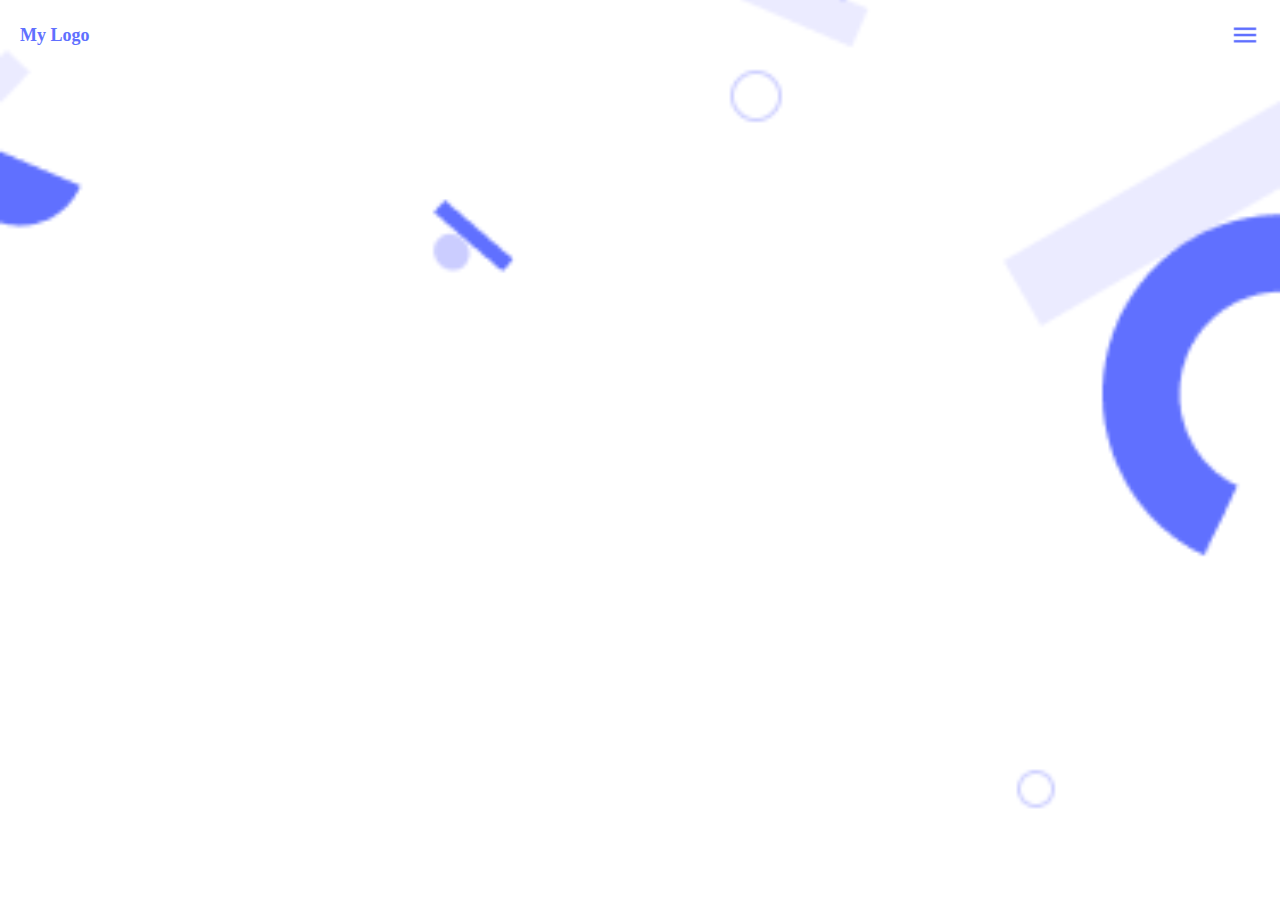
==== index.html @ ab0905d0 "header done" ====
<!DOCTYPE html>
<html lang="en">
<head>
    <meta charset="UTF-8">
    <meta name="viewport" content="width=device-width, initial-scale=1.0">
    <title>My Portfolio</title>
    <link rel="stylesheet" href="portfolio.css">
</head>
<body>
    <div class="background-container">
        <div class="header">
            <div>
                <h2 class="logo">My Logo</h2>
            </div>
            <div class="menu-bar"></div>
        </div>
    <div class="headline">
        
    </div>
    </div>
</body>
</html>
---- portfolio.css ----
/* Resetting default margin and padding */
body, html {
  margin: 0;
  padding: 0;
  background-color: white; /* Set background color to white */
}

/* Styling the background */
.background-container {
  background-image: url('shapes.png');
  background-size: cover; /* Cover the entire container */
  background-position: center top 50px; /* Center the image and move it 50px downward */
  height: calc(100vh - 50px); /* Set the height to viewport height minus 50px */
  overflow: hidden; /* Hide overflow to prevent scrolling */
}

/* Styling the header */
.header {
  display: flex; /* Make the header a flex container */
  justify-content: space-between; /* Align items with space between */
  align-items: center; /* Align items vertically */
  padding: 20px; /* Adjust padding as needed */
}

.logo {
  margin: 0; /* Reset margin for the logo */
  color: #6070FF; /* Text color */
  font-family: Poppins;
  font-size: 18px;
  font-weight: 700;
  line-height: 20px;
  letter-spacing: 0em;
  text-align: center;
}

.menu-bar {
  width: 30px; /* Set the width of the menu bar */
  height: 30px; /* Set the height of the menu bar */
  background-image: url('Menu.png'); /* Set the background image */
  background-size: cover; /* Cover the entire menu bar */
  cursor: pointer; /* Add cursor pointer */
}
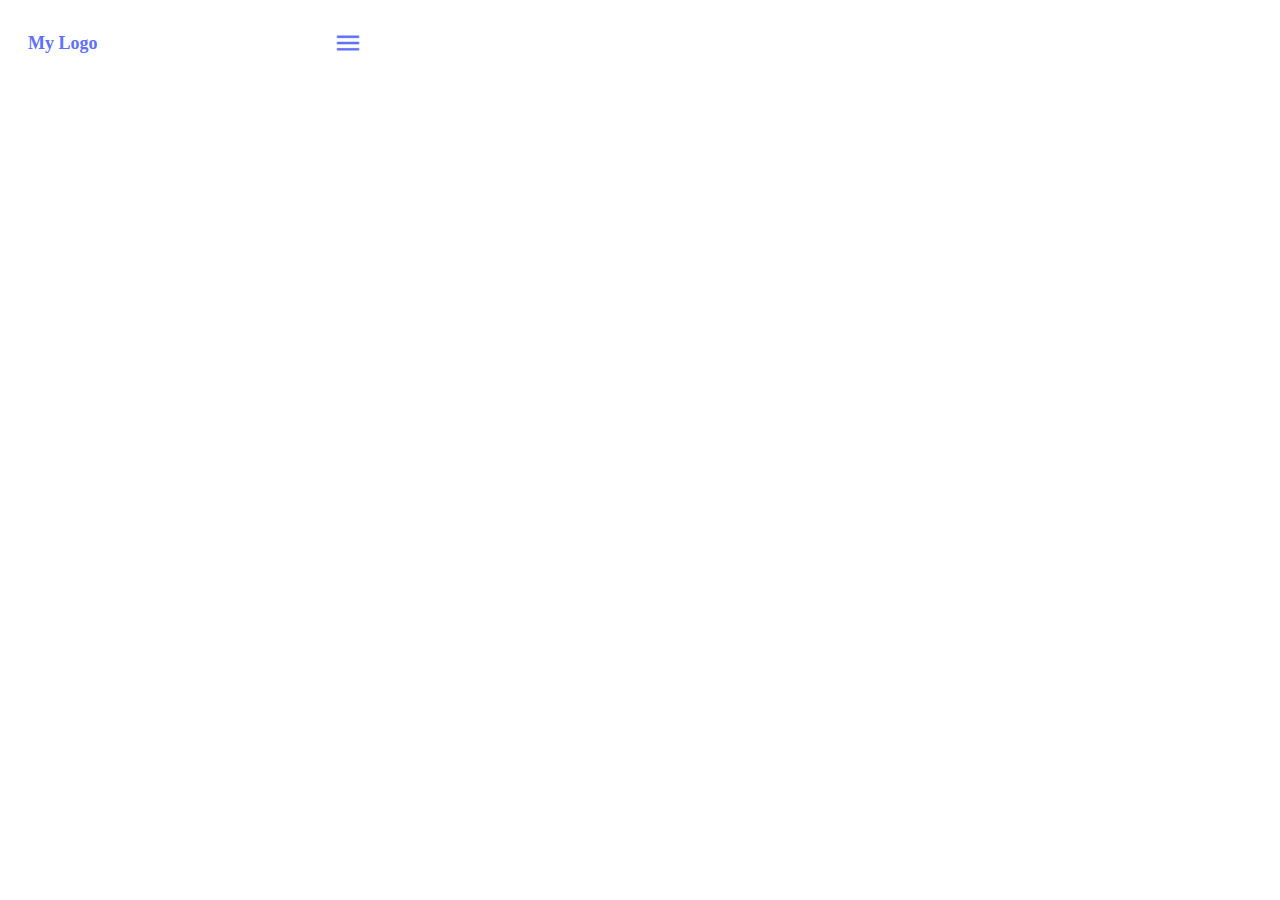
==== commit b0886d93: "header section completed" ====
--- a/index.html
+++ b/index.html
@@ -6,17 +6,14 @@
     <title>My Portfolio</title>
     <link rel="stylesheet" href="portfolio.css">
 </head>
-<body>
-    <div class="background-container">
+<body class="layout">
+    <div class="header-section">
         <div class="header">
             <div>
                 <h2 class="logo">My Logo</h2>
             </div>
             <div class="menu-bar"></div>
         </div>
-    <div class="headline">
-        
-    </div>
     </div>
 </body>
 </html>
--- a/portfolio.css
+++ b/portfolio.css
@@ -1,30 +1,26 @@
-/* Resetting default margin and padding */
-body, html {
-  margin: 0;
-  padding: 0;
-  background-color: white; /* Set background color to white */
+.layout{
+  width: 375px;
+  height: 696px;
 }
 
-/* Styling the background */
-.background-container {
-  background-image: url('shapes.png');
-  background-size: cover; /* Cover the entire container */
-  background-position: center top 50px; /* Center the image and move it 50px downward */
-  height: calc(100vh - 50px); /* Set the height to viewport height minus 50px */
-  overflow: hidden; /* Hide overflow to prevent scrolling */
+.header-section{
+display : flex-container;
+width: 375px;
+height: 75px;
 }
 
-/* Styling the header */
 .header {
-  display: flex; /* Make the header a flex container */
-  justify-content: space-between; /* Align items with space between */
-  align-items: center; /* Align items vertically */
-  padding: 20px; /* Adjust padding as needed */
+  display: flex;
+  justify-content: space-between;
+  align-items: center;
+  padding: 20px;
+  width: 375;
+  
 }
 
 .logo {
-  margin: 0; /* Reset margin for the logo */
-  color: #6070FF; /* Text color */
+  margin: 0;
+  color: #6070FF;
   font-family: Poppins;
   font-size: 18px;
   font-weight: 700;
@@ -34,9 +30,10 @@
 }
 
 .menu-bar {
-  width: 30px; /* Set the width of the menu bar */
-  height: 30px; /* Set the height of the menu bar */
-  background-image: url('Menu.png'); /* Set the background image */
-  background-size: cover; /* Cover the entire menu bar */
-  cursor: pointer; /* Add cursor pointer */
+  width: 30px;
+  height: 30px;
+  background-image: url('Menu.png');
+  background-size: cover;
+  cursor: pointer;
 }
+
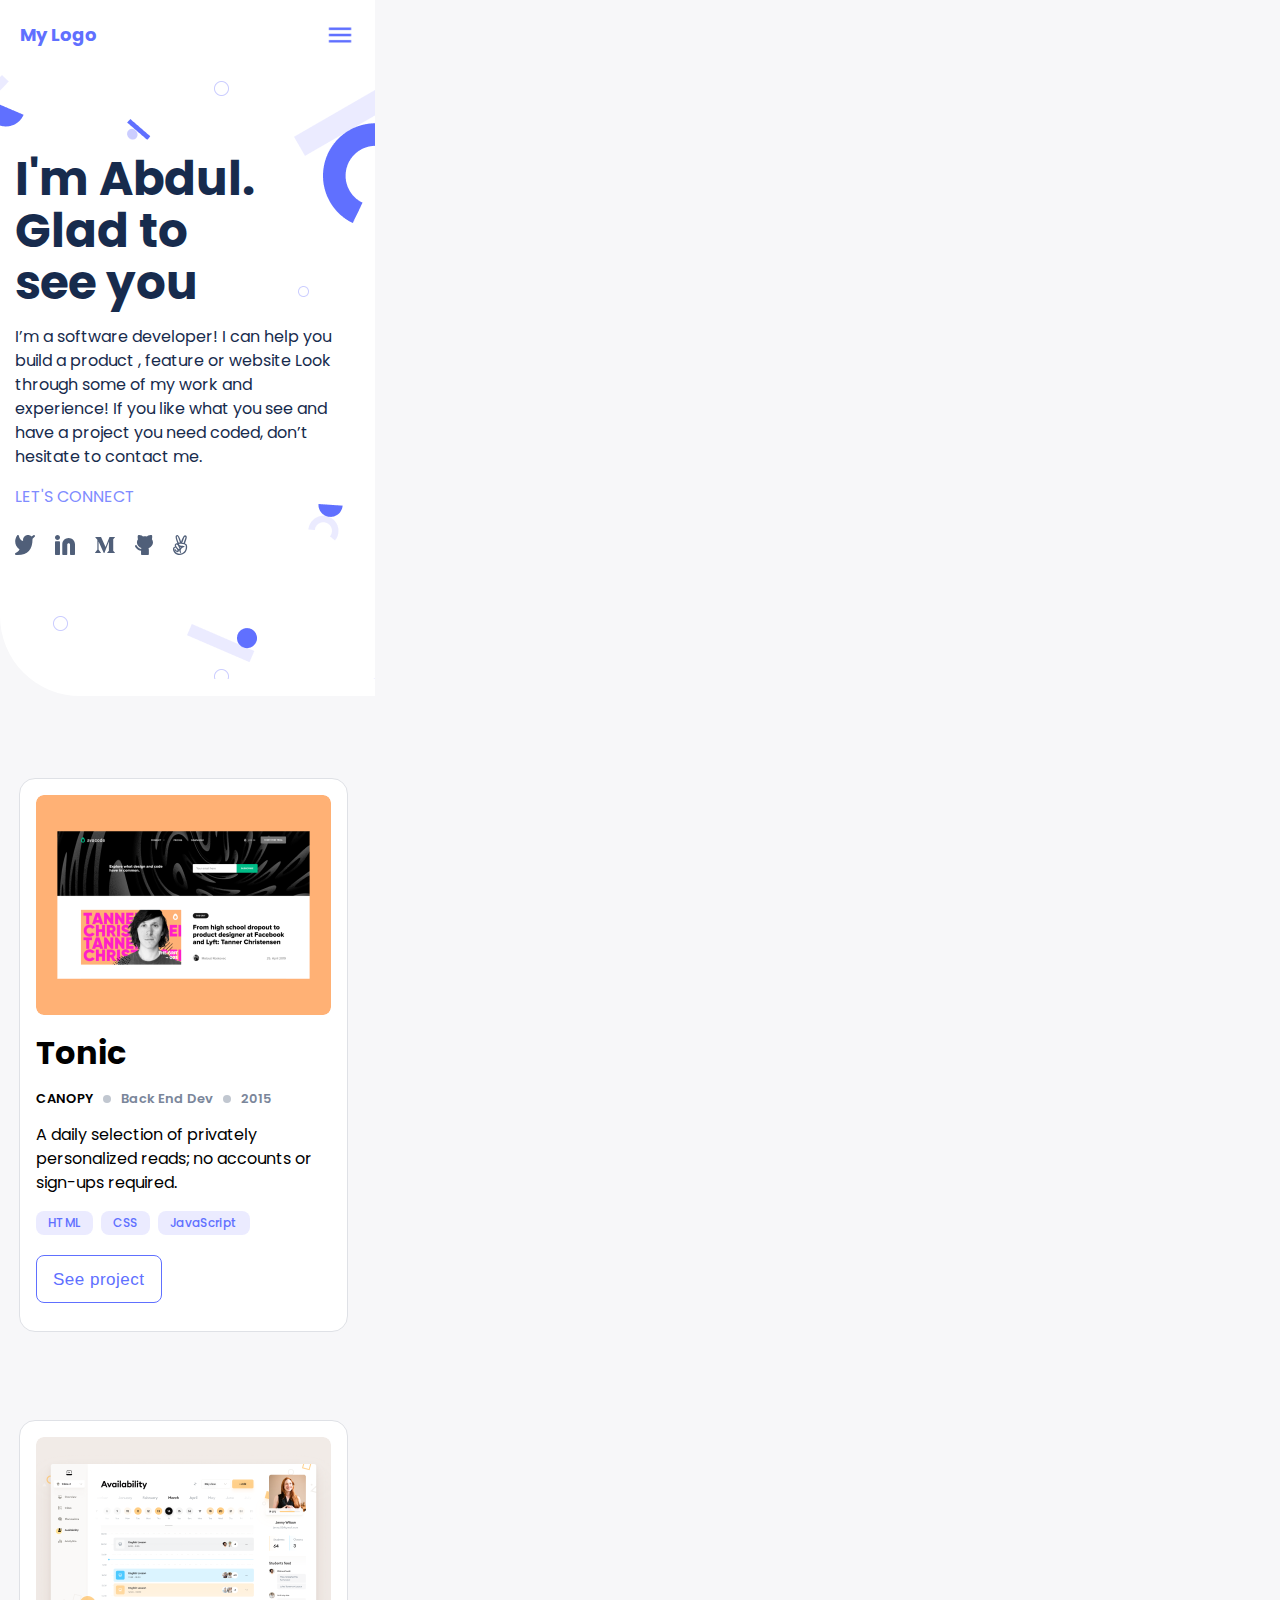
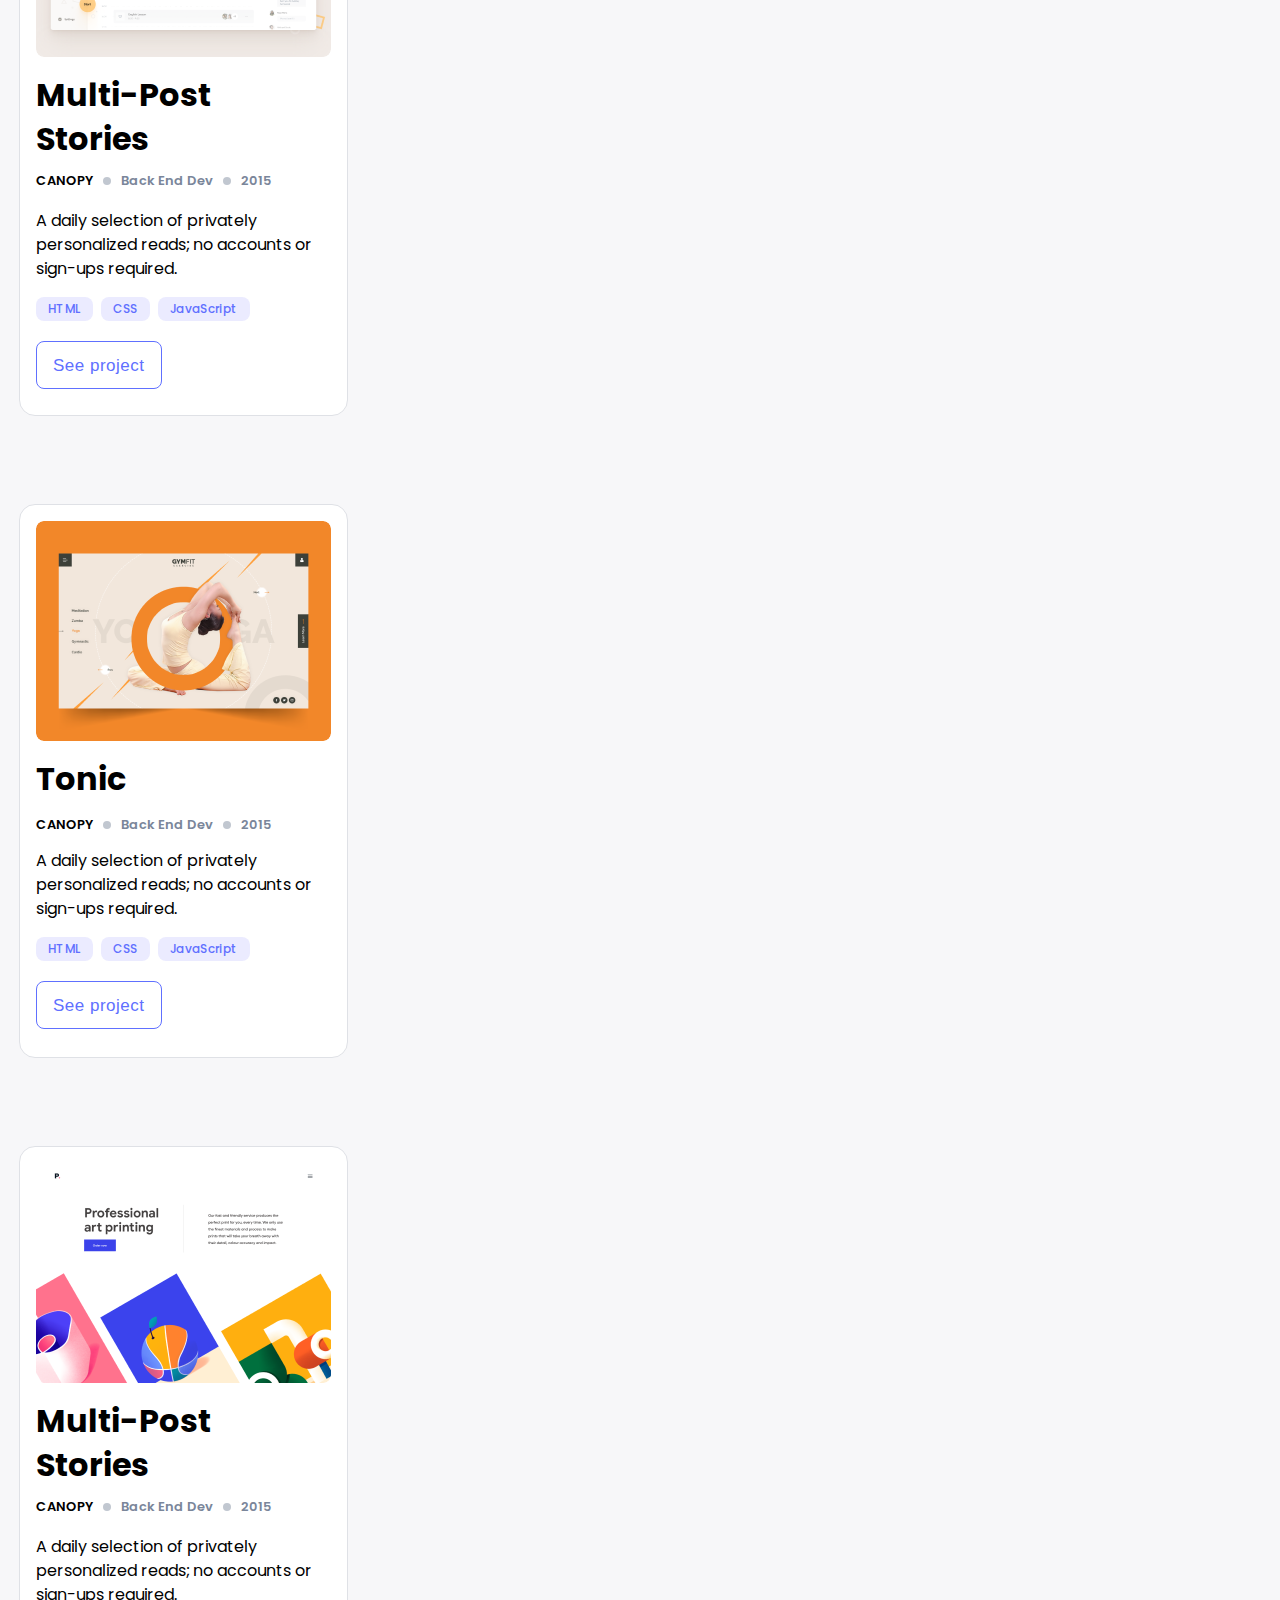
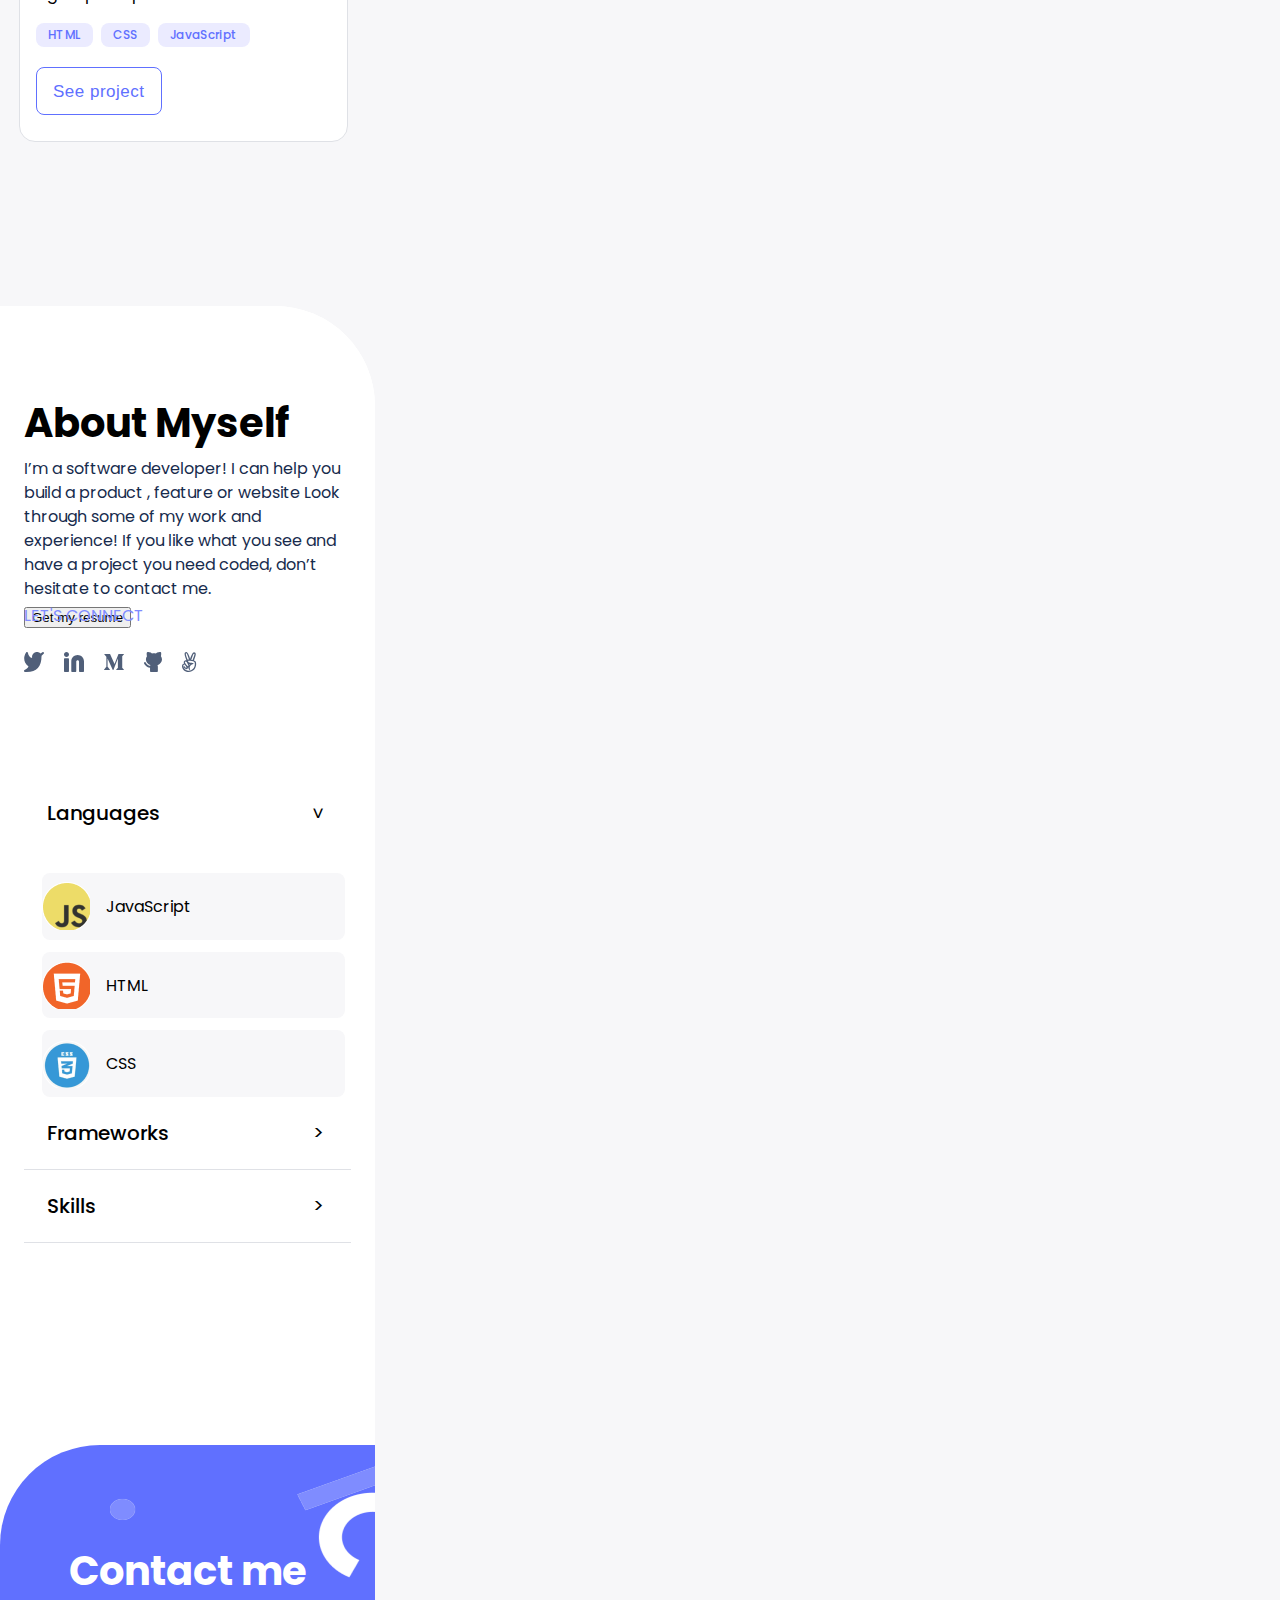
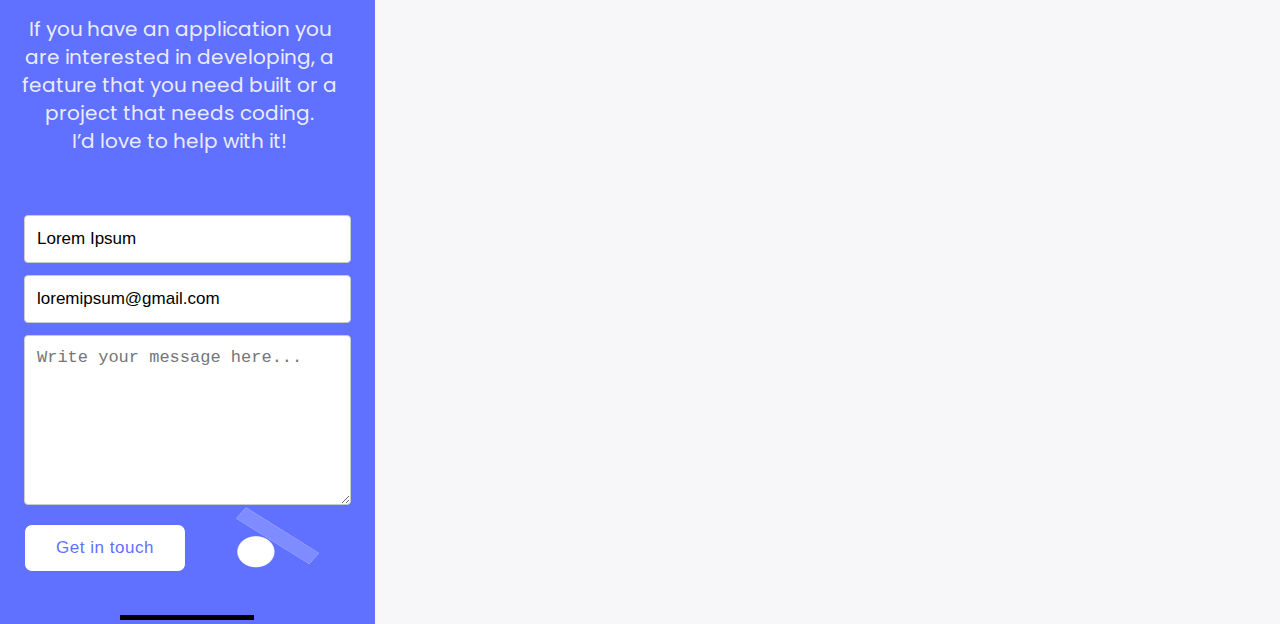
==== commit 47478d05: "Rename portfolio.html to index.html" ====
--- a/index.html
+++ b/index.html
@@ -1,19 +1,285 @@
 <!DOCTYPE html>
 <html lang="en">
+
 <head>
     <meta charset="UTF-8">
     <meta name="viewport" content="width=device-width, initial-scale=1.0">
     <title>My Portfolio</title>
     <link rel="stylesheet" href="portfolio.css">
+    <link rel="preconnect" href="https://fonts.googleapis.com">
+    <link rel="preconnect" href="https://fonts.gstatic.com" crossorigin>
+    <link
+        href="https://fonts.googleapis.com/css2?family=Poppins:ital,wght@0,100;0,200;0,300;0,400;0,500;0,600;0,700;0,800;0,900;1,100;1,200;1,300;1,400;1,500;1,600;1,700;1,800;1,900&display=swap"
+        rel="stylesheet">
 </head>
-<body class="layout">
-    <div class="header-section">
-        <div class="header">
-            <div>
-                <h2 class="logo">My Logo</h2>
-            </div>
-            <div class="menu-bar"></div>
+
+<body>
+    <section class="layout">
+        <div class="header-section">
+            <div class="header">
+                <div>
+                    <h2 class="logo">My Logo</h2>
+                </div>
+                <div class="menu-bar"></div>
+            </div>
+        </div>
+
+        <header class="headline-section">
+            <div class="intro">
+                <h3>I'm Abdul. Glad to see you</h3>
+            </div>
+            <div class="description">
+                <p>I’m a software developer! I can help you build a product , feature or
+                    website Look through some of my work and experience!
+                    If you like what you see and have a project you need coded,
+                    don’t hesitate to contact me.</p>
+            </div>
+            <div class="connect">
+                <p>LET'S CONNECT</p>
+            </div>
+            <div class="socials">
+                <img src="Twitter.svg" />
+                <img src="Linkedin icon.svg" />
+                <img src="M.svg" />
+                <img src="cat.svg" />
+                <img src="hand.svg" />
+            </div>
+        </header>
+    </section>
+
+    <div class="work">
+        <div class="work-section">
+            <section class="section1">
+                <div class="snapshot snapshot1"></div>
+                <div class="content">
+                    <div class="upper-section1">
+                        <div class="text">Tonic</div>
+                        <ul class="skills">
+                            <li class="client">
+                                <div class="client-text">CANOPY</div>
+                            </li>
+                            <div class="counter"></div>
+                            <li class="role">
+                                <div class="role-text">Back End Dev</div>
+                            </li>
+                            <div class="counter"></div>
+                            <li class="year">
+                                <div class="year-text">2015</div>
+                            </li>
+                        </ul>
+                    </div>
+                    <section class="text-area">
+                        <p class="caption">A daily selection of privately</p>
+                        <p class="caption"> personalized reads; no accounts or </p>
+                        <p class="caption">sign-ups required.</p>
+                    </section>
+                    <section class="tags">
+                        <div class="tag1">HTML</div>
+                        <div class="tag2">CSS</div>
+                        <div class="tag3">JavaScript</div>
+                    </section>
+                    <section class="footer">
+                        <button class="project">See project</button>
+                    </section>
+                </div>
+            </section>
+            <section class="section2">
+                <div class="snapshot snapshot2"></div>
+                <div class="content2">
+                    <div class="upper-section2">
+                        <div class="text2">
+                            <p class="sec2">Multi-Post</p>
+                            <p class="sec2">Stories</p>
+                        </div>
+                        <ul class="skills2">
+                            <li class="client">
+                                <div class="client-text">CANOPY</div>
+                            </li>
+                            <div class="counter"></div>
+                            <li class="role">
+                                <div class="role-text">Back End Dev</div>
+                            </li>
+                            <div class="counter"></div>
+                            <li class="year">
+                                <div class="year-text">2015</div>
+                            </li>
+                        </ul>
+                    </div>
+                    <section class="text-area">
+                        <p class="caption">A daily selection of privately</p>
+                        <p class="caption"> personalized reads; no accounts or </p>
+                        <p class="caption">sign-ups required.</p>
+                    </section>
+                    <section class="tags">
+                        <div class="tag1">HTML</div>
+                        <div class="tag2">CSS</div>
+                        <div class="tag3">JavaScript</div>
+                    </section>
+                    <section class="footer">
+                        <button class="project">See project</button>
+                    </section>
+                </div>
+            </section>
+            <div class="section3">
+                <div class="snapshot snapshot3"></div>
+                <div class="content">
+                    <div class="upper-section1">
+                        <div class="text">Tonic</div>
+                        <ul class="skills">
+                            <li class="client">
+                                <div class="client-text">CANOPY</div>
+                            </li>
+                            <div class="counter"></div>
+                            <li class="role">
+                                <div class="role-text">Back End Dev</div>
+                            </li>
+                            <div class="counter"></div>
+                            <li class="year">
+                                <div class="year-text">2015</div>
+                            </li>
+                        </ul>
+                    </div>
+                    <section class="text-area">
+                        <p class="caption">A daily selection of privately</p>
+                        <p class="caption"> personalized reads; no accounts or </p>
+                        <p class="caption">sign-ups required.</p>
+                    </section>
+                    <section class="tags">
+                        <div class="tag1">HTML</div>
+                        <div class="tag2">CSS</div>
+                        <div class="tag3">JavaScript</div>
+                    </section>
+                    <section class="footer">
+                        <button class="project">See project</button>
+                    </section>
+                </div>
+            </div>
+            <div class="section4">
+                <div class="snapshot snapshot4"></div>
+                <div class="content2">
+                    <div class="upper-section2">
+                        <div class="text2">
+                            <p class="sec2">Multi-Post</p>
+                            <p class="sec2">Stories</p>
+                        </div>
+                        <ul class="skills2">
+                            <li class="client">
+                                <div class="client-text">CANOPY</div>
+                            </li>
+                            <div class="counter"></div>
+                            <li class="role">
+                                <div class="role-text">Back End Dev</div>
+                            </li>
+                            <div class="counter"></div>
+                            <li class="year">
+                                <div class="year-text">2015</div>
+                            </li>
+                        </ul>
+                    </div>
+                    <section class="text-area">
+                        <p class="caption">A daily selection of privately</p>
+                        <p class="caption"> personalized reads; no accounts or </p>
+                        <p class="caption">sign-ups required.</p>
+                    </section>
+                    <section class="tags">
+                        <div class="tag1">HTML</div>
+                        <div class="tag2">CSS</div>
+                        <div class="tag3">JavaScript</div>
+                    </section>
+                    <section class="footer">
+                        <button class="project">See project</button>
+                    </section>
+                </div>
+            </div>
         </div>
     </div>
+    <section class="myself">
+        <div class="about">
+            <section class="about-myself">
+                <div class="heading">
+                    <p>About Myself</p>
+                </div>
+                <div class="para">
+                    <p>I’m a software developer! I can help you build a product , feature or
+                        website Look through some of my work and experience!
+                        If you like what you see and have a project you need coded,
+                        don’t hesitate to contact me.</p>
+                </div>
+                <section class="links">
+                    <div class="letconnect">
+                        <p class="nomargin">LET'S CONNECT</p>
+                    </div>
+                    <div class="socials2">
+                        <img src="Twitter.svg" />
+                        <img src="Linkedin icon.svg" />
+                        <img src="M.svg" />
+                        <img src="cat.svg" />
+                        <img src="hand.svg" />
+                    </div>
+                </section>
+                <button class="resume">Get my resume</button>
+            </section>
+            <section class="languages">
+                <div class="tab1">
+                    <header class="container">
+                        <p class="lang">Languages</p>
+                        <div class="arrow">
+                            <span>˅</span>
+                        </div>
+                    </header>
+                    <section class="names">
+                        <div class="js">
+                            <div class="js-img"></div>
+                            <p>JavaScript</p>
+                        </div>
+                        <div class="html">
+                            <div class="html-img"></div>
+                            <p>HTML</p>
+                        </div>
+                        <div class="css">
+                            <div class="css-img"></div>
+                            <p>CSS</p>
+                        </div>
+                    </section>
+                </div>
+                <header class="tab2">
+                    <p class="frame">Frameworks</p>
+                    <div class="arrow">
+                        <span>></span>
+                    </div>
+                </header>
+                <header class="tab3">
+                    <p class="skill">Skills</p>
+                    <div class="arrow">
+                        <span>></span>
+                    </div>
+                </header>
+            </section>
+        </div>
+    </section>
+    <section class="contact">
+        <div class="form-img"></div>
+        <div class="contact-me">
+            <p>Contact me</p>
+        </div>
+        <section class="contact-text">
+            <p> If you have an application you </p>
+            <p> are interested in developing, a </p>
+            <p> feature that you need built or a </p>
+            <p> project that needs coding. </p>
+            <p> I’d love to help with it!</p>
+        </section>
+        <form action="https://formspree.io/f/xoqgnenk" method="POST" class="input-form">
+            <input type="text" name="name" value="Lorem Ipsum" class="input-field">
+            <input type="email" name="email" value="loremipsum@gmail.com" class="input-field">
+            <textarea name="message" placeholder="Write your message here..." class="input-field message-field"
+                rows="4"></textarea>
+            <button type="submit" class="intouch">Get in touch</button>
+        </form>
+        <footer class="foot">
+            <div class="black-line"></div>
+        </footer>
+    </section>
 </body>
+
 </html>
--- a/portfolio.css
+++ b/portfolio.css
@@ -1,12 +1,22 @@
-.layout{
+body {
+  font-family: "Poppins", sans-serif;
+  background-color: #f7f7f9;
+  margin: 0%;
+}
+
+.layout {
   width: 375px;
   height: 696px;
-}
-
-.header-section{
-display : flex-container;
-width: 375px;
-height: 75px;
+  padding: 0%;
+  margin: 0%;
+  background-color: white;
+  border-bottom-left-radius: 80px;
+}
+
+.header-section {
+  display: flex-container;
+  width: 375px;
+  height: 75px;
 }
 
 .header {
@@ -15,13 +25,12 @@
   align-items: center;
   padding: 20px;
   width: 375;
-  
+
 }
 
 .logo {
   margin: 0;
   color: #6070FF;
-  font-family: Poppins;
   font-size: 18px;
   font-weight: 700;
   line-height: 20px;
@@ -37,3 +46,644 @@
   cursor: pointer;
 }
 
+.headline-section {
+  background-image: url('shapes.png');
+  width: 375px;
+  height: 604px;
+  top: 92px;
+  padding: 114px, 24px, 114px, 24px;
+  gap: 12px;
+  border-bottom-left-radius: 80px;
+}
+
+.intro {
+  font-size: 40px;
+  font-weight: 700;
+  line-height: 52px;
+  letter-spacing: 0;
+  word-spacing: 20%;
+  text-align: left;
+  color: #172B4D;
+  padding-top: 10%;
+  margin-left: 4%;
+  width: 250px;
+}
+
+.intro h3 {
+  padding-top: 16%;
+  margin: 0%;
+}
+
+
+.description {
+  font-size: 16px;
+  text-align: left;
+  color: #172B4D;
+  margin-left: 4%;
+  font-weight: 400;
+  line-height: 24px;
+  letter-spacing: 0;
+  width: 327px;
+}
+
+.connect {
+  font-size: 16px;
+  font-weight: 400;
+  line-height: 24px;
+  color: #7F8CFF;
+  margin-left: 4%;
+  width: 327px;
+  margin-top: 0%;
+}
+
+.socials {
+  padding-top: 10px;
+  display: flex;
+  gap: 20px;
+  margin-left: 4%;
+}
+
+.work {
+  width: 375px;
+  height: 2788px;
+  top: 718px;
+  position: absolute;
+  background-color: #f7f7f9;
+  margin: 0%;
+}
+
+.work-section {
+  display: grid;
+  grid-template-rows: repeat(4, auto);
+  grid-row-gap: 88px;
+  width: 375px;
+  height: 604px;
+  position: relative;
+  top: 60px;
+}
+
+.section1 {
+  width: 327px;
+  height: 552px;
+  border-radius: 16px;
+  border: 1px solid #DFE1E6;
+  display: flex;
+  flex-direction: column;
+  justify-content: flex-start;
+  align-items: center;
+  margin-left: 5%;
+  margin-right: 5%;
+  background-color: white;
+}
+
+.snapshot {
+  width: 295px;
+  height: 220px;
+  border-radius: 8px;
+  background-size: cover;
+  margin-bottom: 16px;
+  margin-top: 16px;
+  margin-left: 16px;
+  margin-right: 16px;
+}
+
+.snapshot1 {
+  background-image: url('snapshot1.png');
+}
+
+.snapshot2 {
+  background-image: url('snapshot2.png');
+}
+
+.snapshot3 {
+  background-image: url('snapshot3.png');
+}
+
+.snapshot4 {
+  background-image: url('snapshot4.png');
+}
+
+.content {
+  width: 295px;
+  height: 288px;
+}
+
+.upper-section1 {
+  width: 295px;
+  height: 80px;
+}
+
+.text {
+  width: 295px;
+  height: 36px;
+  font-size: 32px;
+  font-weight: 700;
+  line-height: 44px;
+  letter-spacing: 0em;
+  text-align: left;
+}
+
+.skills {
+  display: flex;
+  width: 236px;
+  height: 32px;
+  margin: 12px, 0px, 0px, 0px;
+  padding: 0;
+  list-style-type: none;
+}
+
+.client,
+.role,
+.year {
+  display: flex;
+  align-items: center;
+}
+
+.client-text,
+.role-text,
+.year-text {
+  font-size: 13px;
+  font-weight: 600;
+  line-height: 16px;
+  letter-spacing: 0em;
+  text-align: left;
+}
+
+.role-text,
+.year-text {
+  color: #7A869A;
+  white-space: nowrap;
+}
+
+
+.counter {
+  width: 33px;
+  height: 32px;
+  display: flex;
+  justify-content: center;
+  align-items: center;
+}
+
+.counter:before {
+  content: '';
+  width: 8px;
+  height: 8px;
+  background-color: #C1C7D0;
+  border-radius: 50%;
+}
+
+.text-area {
+  width: 295px;
+  height: 76px;
+  margin-top: 12px;
+}
+
+.caption {
+  font-size: 16px;
+  font-weight: 400;
+  line-height: 24px;
+  letter-spacing: 0em;
+  text-align: left;
+  margin: 0%;
+  padding: 0%;
+}
+
+.tags {
+  display: flex;
+  width: 214px;
+  height: 24px;
+  gap: 8px;
+  margin-top: 12px;
+}
+
+.tag1,
+.tag2,
+.tag3 {
+  border-radius: 8px;
+  color: #6070FF;
+  background-color: #EBEBFF;
+  font-size: 12px;
+  font-weight: 500;
+  line-height: 16px;
+  letter-spacing: 0.03em;
+  display: flex;
+  align-items: center;
+  justify-content: center;
+}
+
+.tag1 {
+  width: 57px;
+}
+
+.tag2 {
+  width: 49px;
+}
+
+.tag3 {
+  width: 92px;
+}
+
+.footer {
+  width: 295px;
+  height: 72px;
+  margin-top: 8px;
+}
+
+.project {
+  width: 126px;
+  height: 48px;
+  padding: 12px;
+  border-radius: 8px;
+  border: 1px solid #6070FF;
+  margin-top: 12px;
+  background-color: white;
+  color: #6070FF;
+  font-size: 17px;
+  font-weight: 500;
+  line-height: 24px;
+  letter-spacing: 0.03em;
+  align-items: center;
+}
+
+.section2 {
+  width: 327px;
+  height: 594px;
+  border-radius: 16px;
+  border: 1px solid #DFE1E6;
+  display: flex;
+  flex-direction: column;
+  justify-content: flex-start;
+  align-items: center;
+  margin-left: 5%;
+  margin-right: 5%;
+  background-color: white;
+}
+
+.upper-section2 {
+  width: 295px;
+  height: 124px;
+}
+
+.sec2 {
+  margin: 0%;
+  padding: 0%;
+}
+
+.text2 {
+  width: 295px;
+  height: 80px;
+  font-size: 32px;
+  font-weight: 700;
+  line-height: 44px;
+  letter-spacing: 0em;
+  text-align: left;
+}
+
+.skills2 {
+  display: flex;
+  width: 236px;
+  height: 32px;
+  margin-top: 12px;
+  padding: 0;
+  list-style-type: none;
+}
+
+.content2 {
+  width: 295px;
+  height: 332px;
+}
+
+.section3 {
+  width: 327px;
+  height: 552px;
+  border-radius: 16px;
+  border: 1px solid #DFE1E6;
+  display: flex;
+  flex-direction: column;
+  justify-content: flex-start;
+  align-items: center;
+  margin-left: 5%;
+  margin-right: 5%;
+  background-color: white;
+}
+
+.section4 {
+  width: 327px;
+  height: 594px;
+  border-radius: 16px;
+  border: 1px solid #DFE1E6;
+  display: flex;
+  flex-direction: column;
+  justify-content: flex-start;
+  align-items: center;
+  margin-left: 5%;
+  margin-right: 5%;
+  background-color: white;
+}
+
+.myself {
+  width: 375px;
+  height: 1263px;
+  top: 2810px;
+  position: relative;
+  background-color: white;
+  border-top-right-radius: 100px;
+}
+
+.about {
+  width: 375px;
+  height: 1062.15px;
+  padding: 114px, 24px, 114px, 24px;
+  gap: 24px;
+  position: absolute;
+  background-color: white;
+  top: 0%;
+  border-top-right-radius: 100px;
+}
+
+.about-myself {
+  margin-top: 100px;
+  width: 327px;
+  height: 346px;
+  padding: 0px 24px;
+}
+
+
+.headline {
+  width: 375px;
+  height: 604px;
+  top: 92px;
+  padding: 114px, 24px, 114px, 24px;
+  gap: 12px;
+}
+
+.heading {
+  width: 327px;
+  height: 35px;
+  font-size: 40px;
+  font-weight: 700;
+  line-height: 35px;
+  letter-spacing: 0em;
+  margin-top: 0%;
+  top: 0px;
+}
+
+.para {
+  font-size: 16px;
+  text-align: left;
+  color: #172B4D;
+  font-weight: 400;
+  line-height: 24px;
+  letter-spacing: 0;
+  width: 327px;
+  height: 147px;
+}
+
+.links {
+  width: 200px;
+  height: 80px;
+  position: absolute;
+  gap: 16px;
+}
+
+.letconnect {
+  font-size: 16px;
+  font-weight: 400;
+  line-height: 24px;
+  color: #7F8CFF;
+  width: 327px;
+}
+
+.nomargin {
+  margin: 0%;
+}
+
+.socials2 {
+  margin-top: 24px;
+  display: flex;
+  gap: 20px;
+}
+
+                                                      
+
+.languages {
+  width: 327px;
+  height: 464.15px;
+  padding: 0px 24px;
+  margin-top: 25px;
+}
+
+.tab1 {
+  width: 327px;
+  height: 320.15px;
+}
+
+.container {
+  width: 327px;
+  height: 72px;
+  display: flex;
+  align-items: center;
+  justify-content: center;
+}
+
+.lang,
+.frame,
+.skill {
+  width: 237px;
+  height: 24px;
+  margin: 0%;
+  font-size: 20px;
+  font-weight: 500;
+  line-height: 24px;
+  letter-spacing: 0em;
+  text-align: left;
+}
+
+.arrow {
+  width: 20px;
+  height: 20px;
+  border-radius: 8px;
+  background-color: white;
+  color: black;
+  display: flex;
+  align-items: center;
+  justify-content: center;
+  margin-left: 24px;
+}
+
+.arrow span {
+  font-size: 20px;
+}
+
+.names {
+  display: flex;
+  width: 327px;
+  height: 248.15px;
+  gap: 12px;
+  position: absolute;
+  flex-direction: column;
+  margin-left: 18px;
+  margin-top: 24px;
+}
+
+.js,
+.html,
+.css {
+  width: 303px;
+  height: 66.72px;
+  border-radius: 8px;
+  display: flex;
+  background-color: #f7f7f9;
+  align-items: center;
+}
+
+
+.js-img {
+  background-image: url(js.png);
+  width: 48px;
+  height: 48px;
+  border: 1px;
+}
+
+.js p {
+  margin-left: 16px;
+}
+
+.html-img {
+  background-image: url(html.png);
+  width: 48px;
+  height: 48px;
+  border: 1px;
+}
+
+.html p {
+  margin-left: 16px;
+}
+
+.css-img {
+  background-image: url(css.png);
+  width: 48px;
+  height: 48px;
+  border: 1px;
+}
+
+.css p {
+  margin-left: 16px;
+}
+
+.tab2,
+.tab3 {
+  width: 327px;
+  height: 72px;
+  display: flex;
+  align-items: center;
+  justify-content: center;
+  position: relative;
+  border-bottom: 1px solid #DFE1E6;
+}
+
+.contact {
+  width: 375px;
+  height: 779px;
+  position: relative;
+  top: 2670px;
+  background-color: #6070FF;
+  border-top-left-radius: 100px;
+}
+
+.form-img {
+  background-image: url(contact.png);
+  width: 265px;
+  height: 709px;
+  margin-left: 110px;
+  margin-top: 20px;
+  position: absolute;
+}
+
+.contact-me {
+  width: 375px;
+  height: 56px;
+  position: absolute;
+  margin-top: 100px;
+}
+
+.contact-me p {
+  margin: 0%;
+  font-size: 40px;
+  font-weight: 700;
+  line-height: 52px;
+  letter-spacing: 0em;
+  text-align: center;
+  color: white;
+}
+
+.contact-text {
+  width: 327px;
+  height: 137px;
+  margin-top: 170px;
+  position: absolute;
+  left: 16px;
+}
+
+.contact-text p {
+  margin: 0;
+  font-weight: 400;
+  font-size: 20px;
+  line-height: 28px;
+  color: #EBEBFF;
+  text-align: center;
+}
+
+.input-form {
+  width: 327px;
+  position: absolute;
+  margin-top: 370px;
+  left: 24px;
+}
+
+.input-field {
+  width: 100%;
+  height: 48px;
+  padding: 12px;
+  margin-bottom: 12px;
+  border: 1px solid #ccc;
+  border-radius: 4px;
+  box-sizing: border-box;
+  font-weight: 400;
+  font-size: 17px;
+  line-height: 20px;
+}
+
+.message-field {
+  width: 327px;
+  height: 170px;
+}
+
+.intouch {
+  width: 162px;
+  height: 48px;
+  border-radius: 8px;
+  border: 1px solid;
+  background-color: #FFFFFF;
+  color: #6070FF;
+  font-size: 17px;
+  font-weight: 500;
+  line-height: 24px;
+  letter-spacing: 0.03em;
+  align-items: center;
+}
+
+.foot {
+  width: 375px;
+  height: 34px;
+  margin-top: 16px;
+}
+
+.black-line {
+  width: 134px;
+  height: 5px;
+  background-color: black;
+  position: absolute;
+  left: 120px;
+  top: 770px;
+}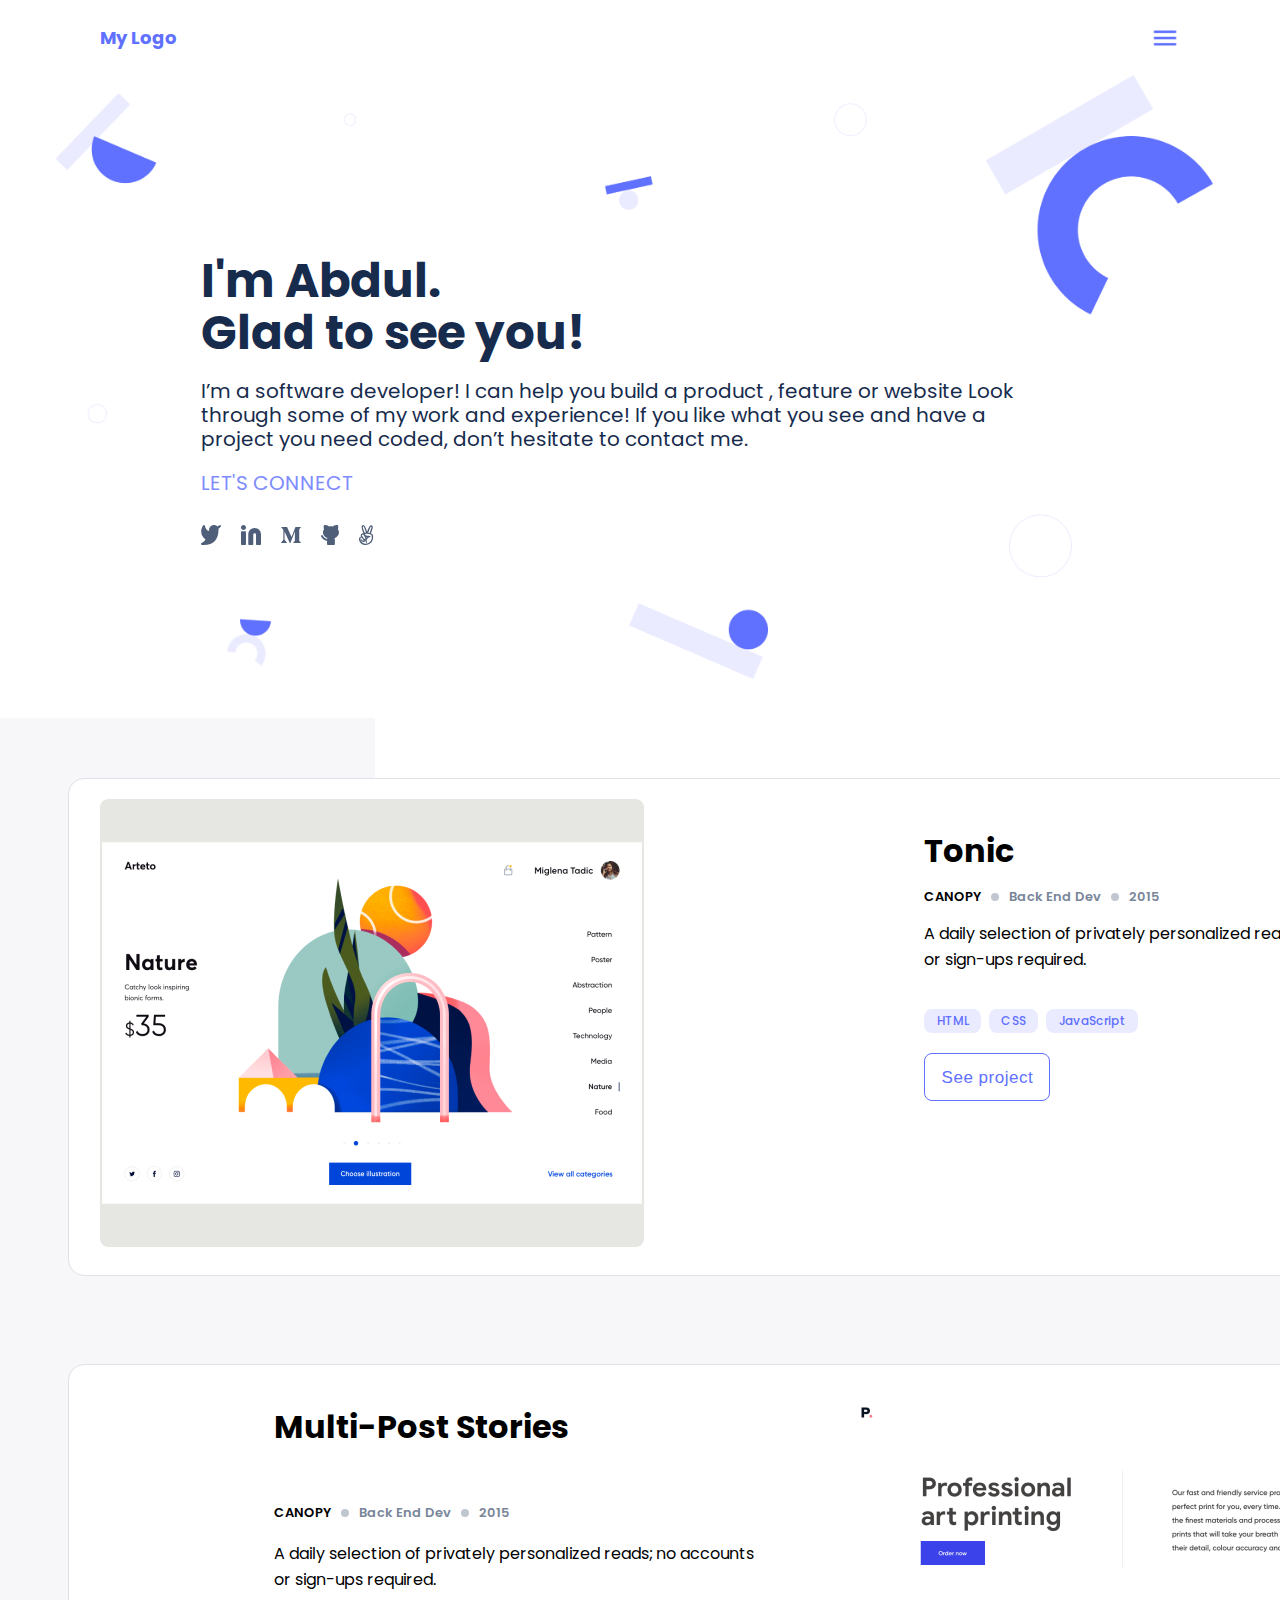
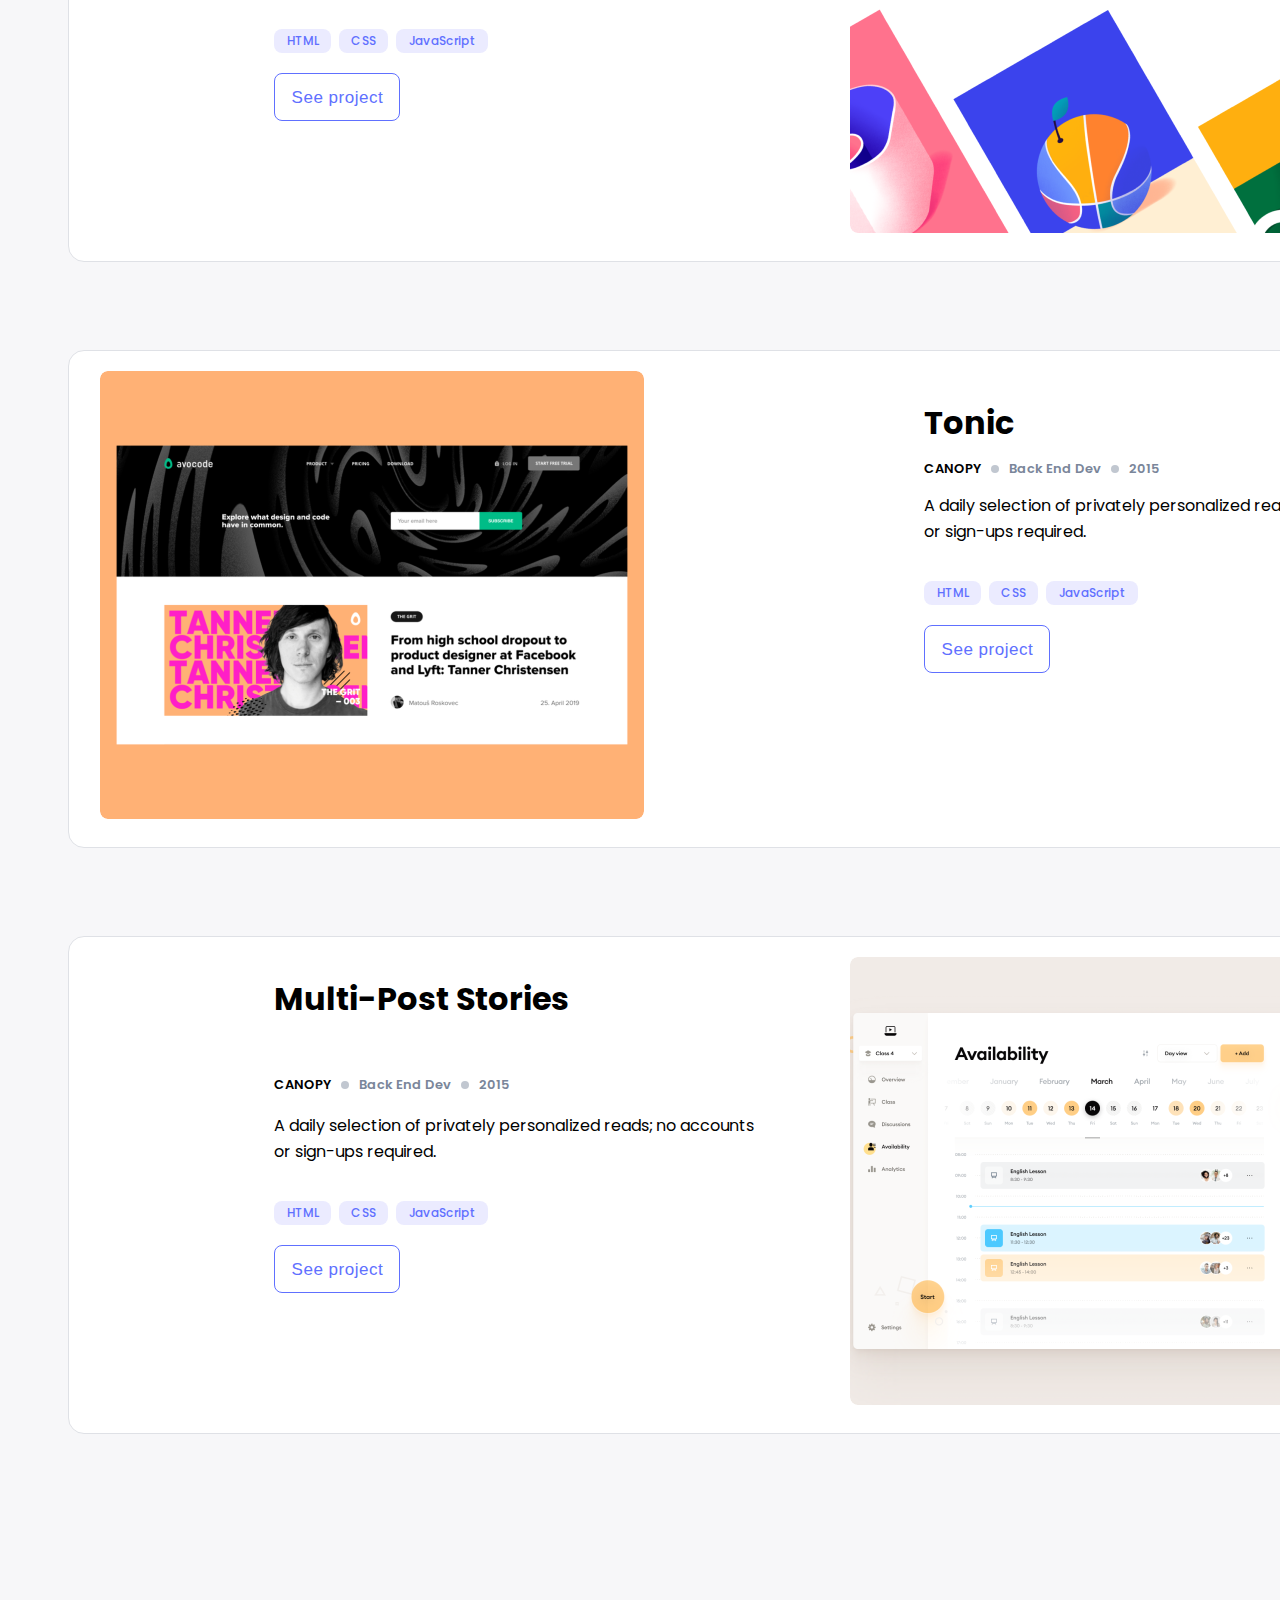
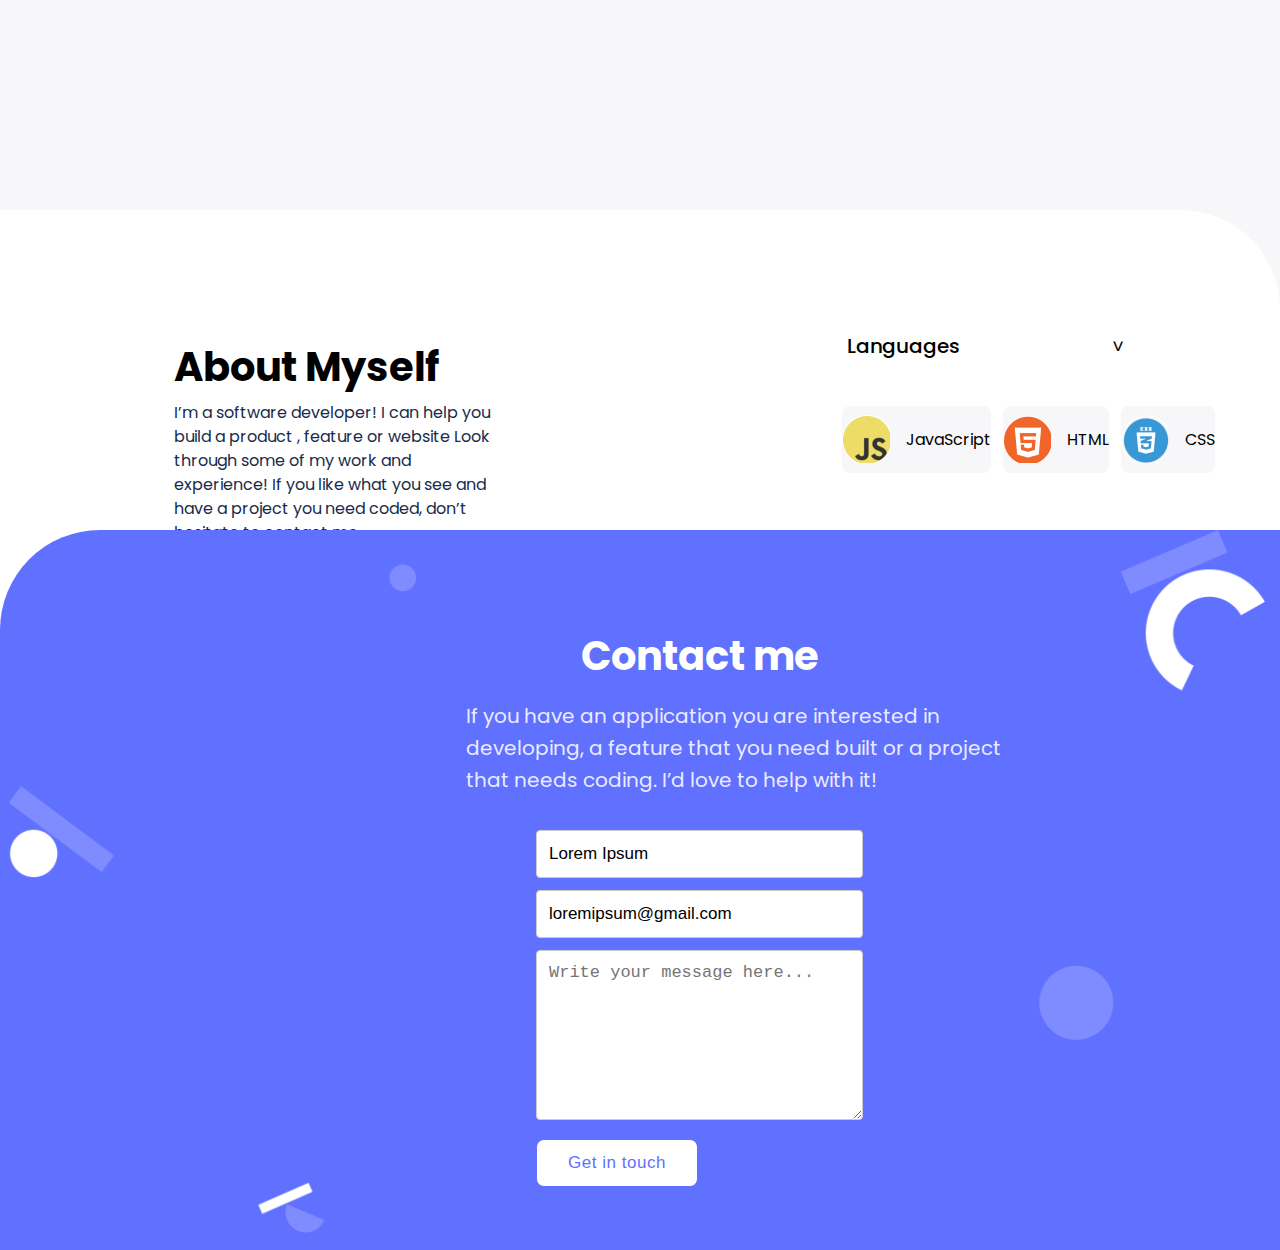
==== commit d24593a7: "desktop version and animations" ====
--- a/index.html
+++ b/index.html
@@ -26,7 +26,8 @@
 
         <header class="headline-section">
             <div class="intro">
-                <h3>I'm Abdul. Glad to see you</h3>
+                <h3>I'm Abdul.</h3>
+                <h3>Glad to see you!</h3>
             </div>
             <div class="description">
                 <p>I’m a software developer! I can help you build a product , feature or
@@ -69,9 +70,9 @@
                         </ul>
                     </div>
                     <section class="text-area">
-                        <p class="caption">A daily selection of privately</p>
-                        <p class="caption"> personalized reads; no accounts or </p>
-                        <p class="caption">sign-ups required.</p>
+                        <p class="caption">A daily selection of privately
+                            personalized reads; no accounts or 
+                           sign-ups required.</p>
                     </section>
                     <section class="tags">
                         <div class="tag1">HTML</div>
@@ -88,8 +89,8 @@
                 <div class="content2">
                     <div class="upper-section2">
                         <div class="text2">
-                            <p class="sec2">Multi-Post</p>
-                            <p class="sec2">Stories</p>
+                            <p class="sec2">Multi-Post
+                            Stories</p>
                         </div>
                         <ul class="skills2">
                             <li class="client">
@@ -106,9 +107,9 @@
                         </ul>
                     </div>
                     <section class="text-area">
-                        <p class="caption">A daily selection of privately</p>
-                        <p class="caption"> personalized reads; no accounts or </p>
-                        <p class="caption">sign-ups required.</p>
+                        <p class="caption">A daily selection of privately
+                            personalized reads; no accounts or 
+                           sign-ups required.</p>
                     </section>
                     <section class="tags">
                         <div class="tag1">HTML</div>
@@ -140,9 +141,9 @@
                         </ul>
                     </div>
                     <section class="text-area">
-                        <p class="caption">A daily selection of privately</p>
-                        <p class="caption"> personalized reads; no accounts or </p>
-                        <p class="caption">sign-ups required.</p>
+                        <p class="caption">A daily selection of privately
+                            personalized reads; no accounts or 
+                           sign-ups required.</p>
                     </section>
                     <section class="tags">
                         <div class="tag1">HTML</div>
@@ -159,8 +160,8 @@
                 <div class="content2">
                     <div class="upper-section2">
                         <div class="text2">
-                            <p class="sec2">Multi-Post</p>
-                            <p class="sec2">Stories</p>
+                            <p class="sec2">Multi-Post
+                            Stories</p>
                         </div>
                         <ul class="skills2">
                             <li class="client">
@@ -177,9 +178,9 @@
                         </ul>
                     </div>
                     <section class="text-area">
-                        <p class="caption">A daily selection of privately</p>
-                        <p class="caption"> personalized reads; no accounts or </p>
-                        <p class="caption">sign-ups required.</p>
+                        <p class="caption">A daily selection of privately
+                         personalized reads; no accounts or 
+                        sign-ups required.</p>
                     </section>
                     <section class="tags">
                         <div class="tag1">HTML</div>
@@ -263,11 +264,11 @@
             <p>Contact me</p>
         </div>
         <section class="contact-text">
-            <p> If you have an application you </p>
-            <p> are interested in developing, a </p>
-            <p> feature that you need built or a </p>
-            <p> project that needs coding. </p>
-            <p> I’d love to help with it!</p>
+            <p> If you have an application you 
+            are interested in developing, a 
+             feature that you need built or a 
+             project that needs coding. 
+             I’d love to help with it!</p>
         </section>
         <form action="https://formspree.io/f/xoqgnenk" method="POST" class="input-form">
             <input type="text" name="name" value="Lorem Ipsum" class="input-field">
--- a/portfolio.css
+++ b/portfolio.css
@@ -54,6 +54,9 @@
   padding: 114px, 24px, 114px, 24px;
   gap: 12px;
   border-bottom-left-radius: 80px;
+  background-size: cover;
+  background-position: center;
+  background-repeat: no-repeat;
 }
 
 .intro {
@@ -64,7 +67,7 @@
   word-spacing: 20%;
   text-align: left;
   color: #172B4D;
-  padding-top: 10%;
+  padding-top: 25%;
   margin-left: 4%;
   width: 250px;
 }
@@ -327,6 +330,8 @@
 .sec2 {
   margin: 0%;
   padding: 0%;
+  height: 80px;
+  width: 200px;
 }
 
 .text2 {
@@ -464,7 +469,20 @@
   gap: 20px;
 }
 
-                                                      
+.resume {
+  width: 162px;
+  height: 48px;
+  border-radius: 8px;
+  border: 1px solid #6070FF;
+  background-color: white;
+  color: #6070FF;
+  font-size: 17px;
+  font-weight: 500;
+  line-height: 24px;
+  letter-spacing: 0.03em;
+  align-items: center;
+  margin-top: 100px;
+}
 
 .languages {
   width: 327px;
@@ -686,4 +704,261 @@
   position: absolute;
   left: 120px;
   top: 770px;
+}
+
+@keyframes fadeInEffect {
+  from {
+    opacity: 0;
+    transform: translateY(20px);
+  }
+  to {
+    opacity: 1;
+    transform: translateY(0);
+  }
+}
+
+.intro, .description,.connect,.socials {
+  animation-name: fadeInEffect;
+  animation-duration: 2s; 
+  animation-fill-mode: both; 
+  animation-timing-function: ease-in-out; 
+}
+
+.intro h3{
+  padding: 0%;
+}
+
+.snapshot {
+  transition: transform 0.3s ease-in-out, box-shadow 0.3s ease-in-out;
+  cursor: pointer; 
+}
+
+.snapshot:hover, .snapshot:focus {
+  transform: scale(1.05); 
+  box-shadow: 0 10px 20px rgba(0,0,0,0.2); 
+}
+@keyframes slideInRight {
+  from {
+    transform: translateX(100%);
+    opacity: 0;
+  }
+  to {
+    transform: translateX(0);
+    opacity: 1;
+  }
+}
+
+@keyframes slideInLeft {
+  from {
+    transform: translateX(-100%);
+    opacity: 0;
+  }
+  to {
+    transform: translateX(0);
+    opacity: 1;
+  }
+}
+
+.content {
+  animation: slideInRight 1s ease-in-out forwards;
+}
+
+.content2 {
+  animation: slideInLeft 1s ease-in-out forwards;
+}
+
+
+@media screen and (min-width: 1024px) {
+  .layout {
+    width: 100%;
+    height: 100vh;
+    border-bottom-left-radius: 160px;
+
+  }
+
+  .header-section {
+    width: 100%;
+    display: flex;
+  }
+
+  .header {
+    width: 100%;
+    padding: 20px 100px;
+  }
+
+  .headline-section {
+    width: 100vw;
+    background-image: url(headerbg.png);
+    background-size: contain;
+  }
+
+  .intro {
+    padding-left: 150px;
+    align-items: center;
+    justify-content: center;
+    padding-top: 180px;
+  }
+
+  .intro h3 {
+    text-align: center;
+    margin: 0;
+    padding: 0%;
+    width: max-content;
+  }
+
+  .description,
+  .connect,
+  .socials {
+    font-size: 20px;
+    text-align: left;
+    width: 820px;
+    padding-left: 150px;
+  }
+
+  .work {
+    height: fit-content;
+  }
+
+  .section1,
+  .section2,
+  .section3,
+  .section4 {
+    width: 1156px;
+    padding: 0px 100px;
+    height: 496px;
+  }
+
+  .snapshot1,
+  .snapshot3 {
+    width: 544px;
+    height: 448px;
+    margin: 0%;
+    margin-right: 750px;
+    margin-top: 20px;
+    position: absolute;
+  }
+
+  .snapshot2,
+  .snapshot4 {
+    width: 544px;
+    height: 448px;
+    margin: 0%;
+    margin-left: 750px;
+    margin-top: 20px;
+    position: absolute;
+  }
+
+  .snapshot1 {
+    background-image: url('websnap1.png');
+  }
+
+  .snapshot2 {
+    background-image: url('websnap2.png');
+  }
+
+  .snapshot3 {
+    background-image: url('websnap3.png');
+  }
+
+  .snapshot4 {
+    background-image: url('websnap4.png');
+  }
+
+  .content {
+    margin-left: 650px;
+    margin-top: 50px;
+  }
+
+  .content2 {
+    margin-right: 650px;
+    margin-top: 40px;
+  }
+
+  .myself {
+    width: 100%;
+    top: 2510px;
+    height: 524px;
+  }
+
+  .about {
+    width: 100%;
+    height: 524px;
+    position: relative;
+  }
+
+  .about-myself {
+    margin-left: 150px;
+    position: absolute;
+  }
+
+  .languages {
+    margin-left: 800px;
+    position: absolute;
+    margin-top: 100px;
+  }
+
+  .names {
+    flex-direction: row;
+    height: min-content;
+  }
+
+  .tab1 {
+    height: 200px;
+  }
+
+  .contact {
+    top: 3730px;
+    position: absolute;
+    width: 100%;
+    height: 720px;
+  }
+
+  .form-img {
+    background-image: url(contactwebbg.png);
+    width: 100%;
+    margin: 0%;
+    background-size: contain;
+  }
+
+  .contact-me,
+  .contact-text,
+  .input-form {
+    margin-left: 512px;
+  }
+
+  .black-line {
+    display: none;
+  }
+
+  .contact-text {
+    display: block;
+    width: 569px;
+    margin-left: 450px;
+  }
+
+  .contact-text p {
+    display: inline;
+    line-height: 1.6;
+    width: 569px;
+  }
+
+  .input-form {
+    margin-top: 300px;
+  }
+
+  .text-area {
+    display: block;
+    width: 496px;
+  }
+
+  .caption {
+    display: inline;
+    line-height: 1.6;
+    width: 569px;
+  }
+
+  .sec2 {
+    width: 300px;
+  }
+
 }